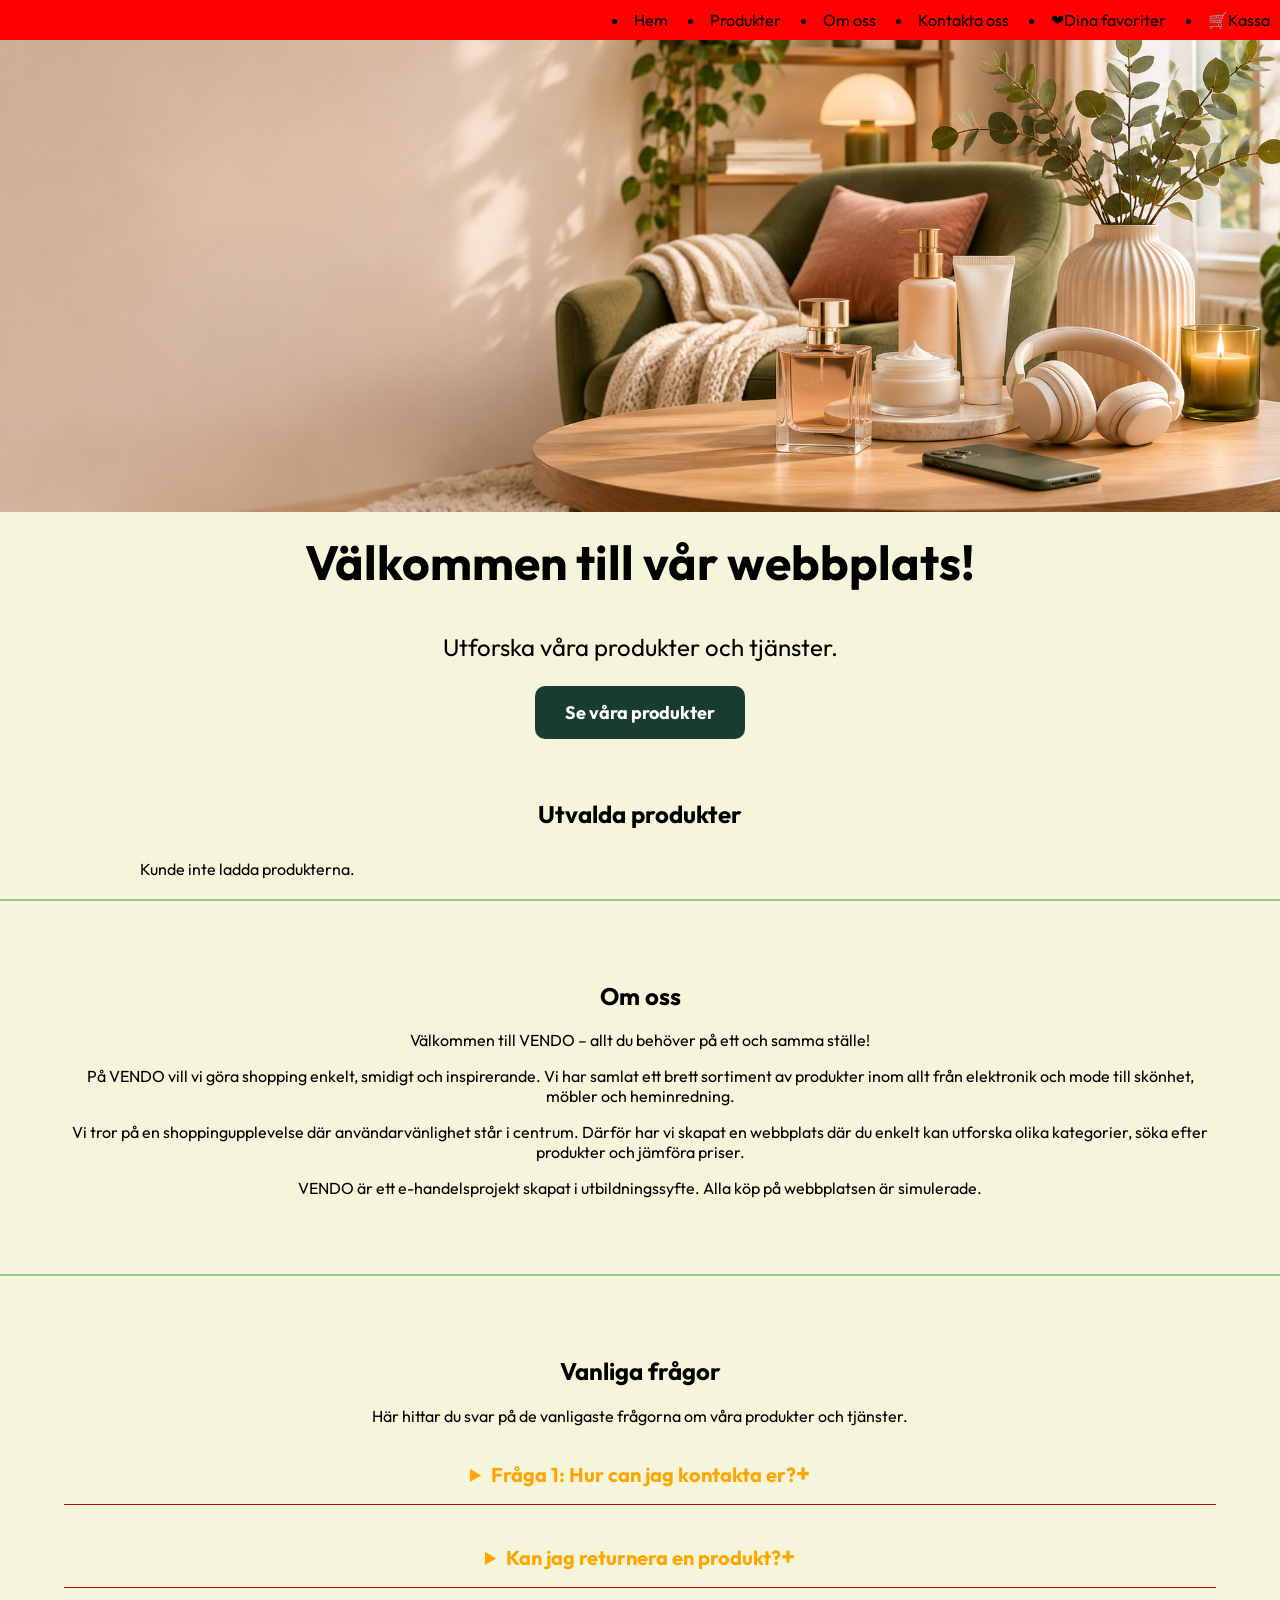
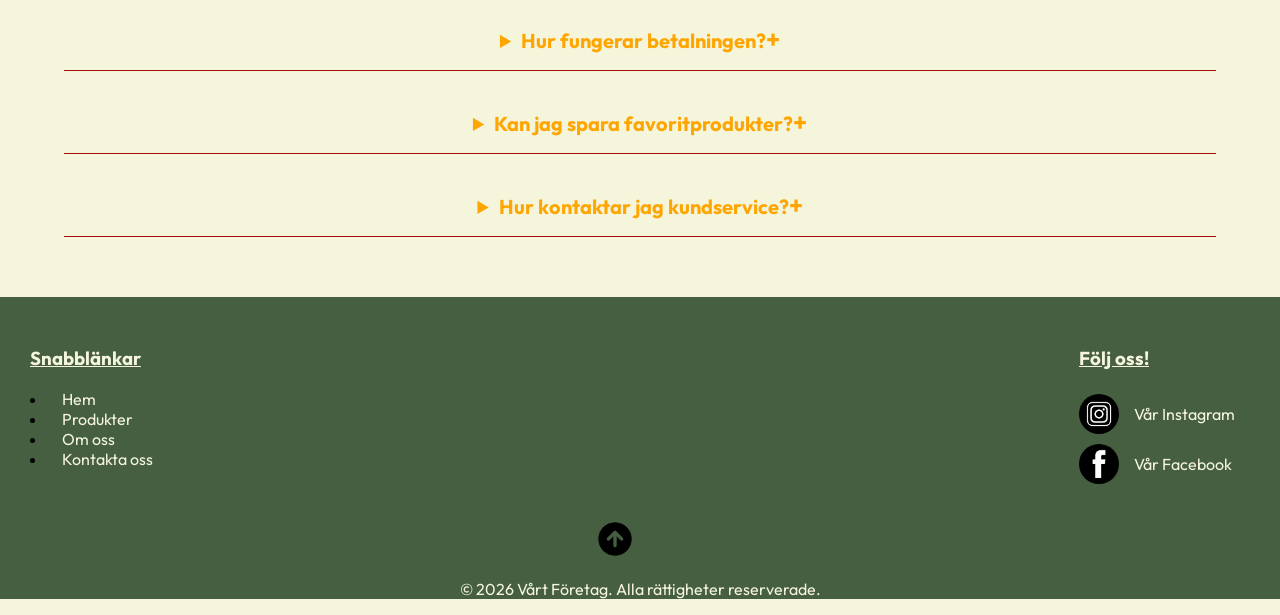
==== index.html @ 6e3b84fa "Nya funktioner" ====
<!doctype html>
<html lang="sv">
  <head>
    <meta charset="UTF-8" />
    <meta name="viewport" content="width=device-width, initial-scale=1.0" />

    <title>VENDO</title>

    <script src="script.js" defer></script>
    <link rel="stylesheet" href="style.css" />
  </head>

  <body>
    <!-- NAVIGATION -->
    <header>
      <nav class="nav">
        <li><a href="index.html">Hem</a></li>
        <li><a href="catalog.html">Produkter</a></li>
        <li><a href="#about">Om oss</a></li>
        <li><a href="#contact">Kontakta oss</a></li>
        <li><a href="favo.html">❤︎Dina favoriter</a></li>
        <li><a href="cart.html">🛒Kassa</a></li>
      </nav>

      <!-- MOBILMENY -->
      <button class="mobil-menu" type="button" aria-label="Öppna menyn">
        <img src="Images/hamburger.png" alt="" />
      </button>
    </header>

    <main>
      <!-- HERO -->
      <section class="hero">
        <img src="Images/hero.png" alt="Produkter från vår webbshop" />

        <h1>Välkommen till vår webbplats!</h1>

        <p>Utforska våra produkter och tjänster.</p>

        <a href="catalog.html" class="btn">Se våra produkter</a>
      </section>

      <!-- TRE PRODUKTER FRÅN API -->
      <section class="product-preview">
        <h2>Utvalda produkter</h2>

        <div class="preview-container" id="preview">
          <!-- JavaScript skapar produkterna här -->
        </div>
      </section>

      <!-- OM OSS -->
      <section class="About" id="about">
        <h2>Om oss</h2>

        <p>Välkommen till VENDO – allt du behöver på ett och samma ställe!</p>

        <p>
          På VENDO vill vi göra shopping enkelt, smidigt och inspirerande. Vi
          har samlat ett brett sortiment av produkter inom allt från elektronik
          och mode till skönhet, möbler och heminredning.
        </p>

        <p>
          Vi tror på en shoppingupplevelse där användarvänlighet står i centrum.
          Därför har vi skapat en webbplats där du enkelt kan utforska olika
          kategorier, söka efter produkter och jämföra priser.
        </p>

        <p>
          VENDO är ett e-handelsprojekt skapat i utbildningssyfte. Alla köp på
          webbplatsen är simulerade.
        </p>
      </section>

      <!-- VANLIGA FRÅGOR -->
      <section class="questions" id="questions">
        <h2>Vanliga frågor</h2>

        <p>
          Här hittar du svar på de vanligaste frågorna om våra produkter och
          tjänster.
        </p>

        <div class="faq-container">
          <details name="faq">
            <summary>Fråga 1: Hur can jag kontakta er?</summary>
            <p>
              Du kan kontakta oss via e-post på info@vårtforetag.se eller ringa
              oss på 012-3456789.
            </p>
          </details>

          <details name="faq">
            <summary>Kan jag returnera en produkt?</summary>
            <p>Vi erbjuder 30 dagars öppet köp på våra produkter.</p>
          </details>

          <details name="faq">
            <summary>Hur fungerar betalningen?</summary>
            <p>
              Betalningen simuleras eftersom detta är en demonstrationsbutik.
            </p>
          </details>

          <details name="faq">
            <summary>Kan jag spara favoritprodukter?</summary>
            <p>
              Ja! Du kan spara och ta bort dina favoritprodukter och hitta dem
              på din favoritsida.
            </p>
          </details>

          <details name="faq">
            <summary>Hur kontaktar jag kundservice?</summary>
            <p>Du hittar våra kontaktuppgifter längst ner på sidan.</p>
          </details>
        </div>
      </section>
    </main>

    <!-- FOOTER -->
    <footer class="footer" id="contact">
      <div class="social">
        <nav class="nav-bottom">
          <h3>Snabblänkar</h3>
          <li><a href="index.html">Hem</a></li>
          <li><a href="catalog.html">Produkter</a></li>
          <li><a href="#about">Om oss</a></li>
          <li><a href="#contact">Kontakta oss</a></li>
        </nav>

        <div class="social-media">
          <h3>Följ oss!</h3>
          <a href="https://www.instagram.com/" target="_blank">
            <img src="Images/instagram.png" alt="Instagram" />
            <span>Vår Instagram</span>
          </a>

          <a href="https://facebook.se/" target="_blank">
            <img src="Images/facebook.png" alt="Facebook" />
            <span>Vår Facebook</span>
          </a>
        </div>
      </div>
      <div class="arrow">
        <a href="index.html" class="pil">
          <img src="Images/up-arrow.png" alt="Tillbaka till toppen" />
        </a>
      </div>
      <p>&copy; 2026 Vårt Företag. Alla rättigheter reserverade.</p>
    </footer>
  </body>
</html>
---- style.css ----
@import url('https://fonts.googleapis.com/css2?family=Outfit:wght@100..900&family=Syne:wght@400..800&display=swap');
* {
  box-sizing: border-box;
}
html,body {
  margin: 0;
  background-color: beige;
  width: 100%;
  overflow-x: hidden;
  font-family: 'Outfit', sans-serif;
}
.hero img {
  display: block;
  width: 100%;
  height: auto;
}

.mobil-menu {
  display: none;
}

.nav {
  position: absolute;
  background-color: red;
  top: 0;
  width: 100%;
  display: flex;
  justify-content: right;
  gap: 20px;
  padding: 10px;
}
.nav a {
  text-decoration: none;
  color: black;
}
.hero h1 {
  text-align: center;
  font-size: 3rem;
  margin-top: 20px;
} 
.hero p{
  text-align: center;
  font-size: 1.5rem;
  margin-top: 20px;
}
.btn {
   display: block;
  width: fit-content;
  margin: 20px auto;
  background-color: #183d30;
  color: white;
  padding: 15px 30px;
  border-radius: 10px;
  text-decoration: none;
  font-size: 18px;
  font-weight: bold;
  cursor: pointer;
  transition: 0.3s;
}

.product-preview {
  padding: 20px 5%;
  text-align: center;
  border-bottom: 2px solid #95ca94;
}

.preview-container {
  display: grid;
  grid-template-columns: repeat(3, 1fr);
  gap: 25px;
  margin-top: 30px;
}

.product-card {
  background-color: #fff;
  padding: 20px;
  border-radius: 12px;
  text-align: center;
}

.product-card img {
  width: 100%;
  height: 220px;
  object-fit: contain;
}

.product-card h3 {
  margin: 15px 0;
}

.product-card p {
  font-weight: bold;
  margin-bottom: 15px;
}

.product-btn {
  display: inline-block;
  background-color: #183d30;
  color: white;
  padding: 10px 20px;
  border-radius: 8px;
  text-decoration: none;
}

.product-btn:hover {
  background-color: #32624d;
}

.About {
 padding: 60px 5%;
  text-align: center;
  border-bottom: 2px solid #95ca94;
  
}

.questions {
  padding: 60px 5%;
  text-align: center;
}

/* Plustecken */

.faq-container summary::after {
  content: "+";
  font-size: 25px;
  flex-shrink: 0;
}

/* Minustecken när frågan öppnas */

.faq-container details[open] summary::after {
  content: "−";
}
.faq-container details p {
  margin-top: 20px;
  font-size: 17px;
  color:#f407a9
}

.faq-container {
  color: orange;
  display: flex;
  flex-direction: column;
  gap: 20px;
}
.faq-container summary {
  font-size: 20px;
  font-weight: bold;
  cursor: pointer;
  padding: 15px;
  border-bottom: 1px solid #a90909;
}

footer {
  background-color: #455f40;
}
.footer p {
  color: beige;
  text-align: center;
}

.social {
  display: flex;
  justify-content: space-between;
  align-items: flex-start;
  padding: 30px;
  gap: 20px;
}

.social-media {
  display: flex;
  flex-direction: column;
}
.social-media img {
  width: 40px;
  height: 40px;
  border-radius: 50px;
}

.arrow img {
  width: 40px;
  height: 40px;
}
.arrow {
  display: grid;
  justify-content: center;
  padding-right: 50px;
}
.nav-bottom {
  display: flex;
  flex-direction: column;
}
.social-media a {
  display: flex;
  align-items: center;
  text-decoration: none;
}
.social-media span {
  color: beige;
  padding: 15px;
  
}

.nav-bottom a {
  color: beige;
  margin: 10px;
  text-decoration: none;
  cursor: pointer;
}
.social h3 {
  text-decoration: underline;
  color: beige;
}

@media (max-width: 600px) {

.nav {
    display: none;
  }

.mobil-menu {
  display: block;
  position: absolute;
  top: 10px;
  right: 10px;
  cursor: pointer;
}

.mobil-menu img {
  width: 30px;
  height: 30px;
}

}
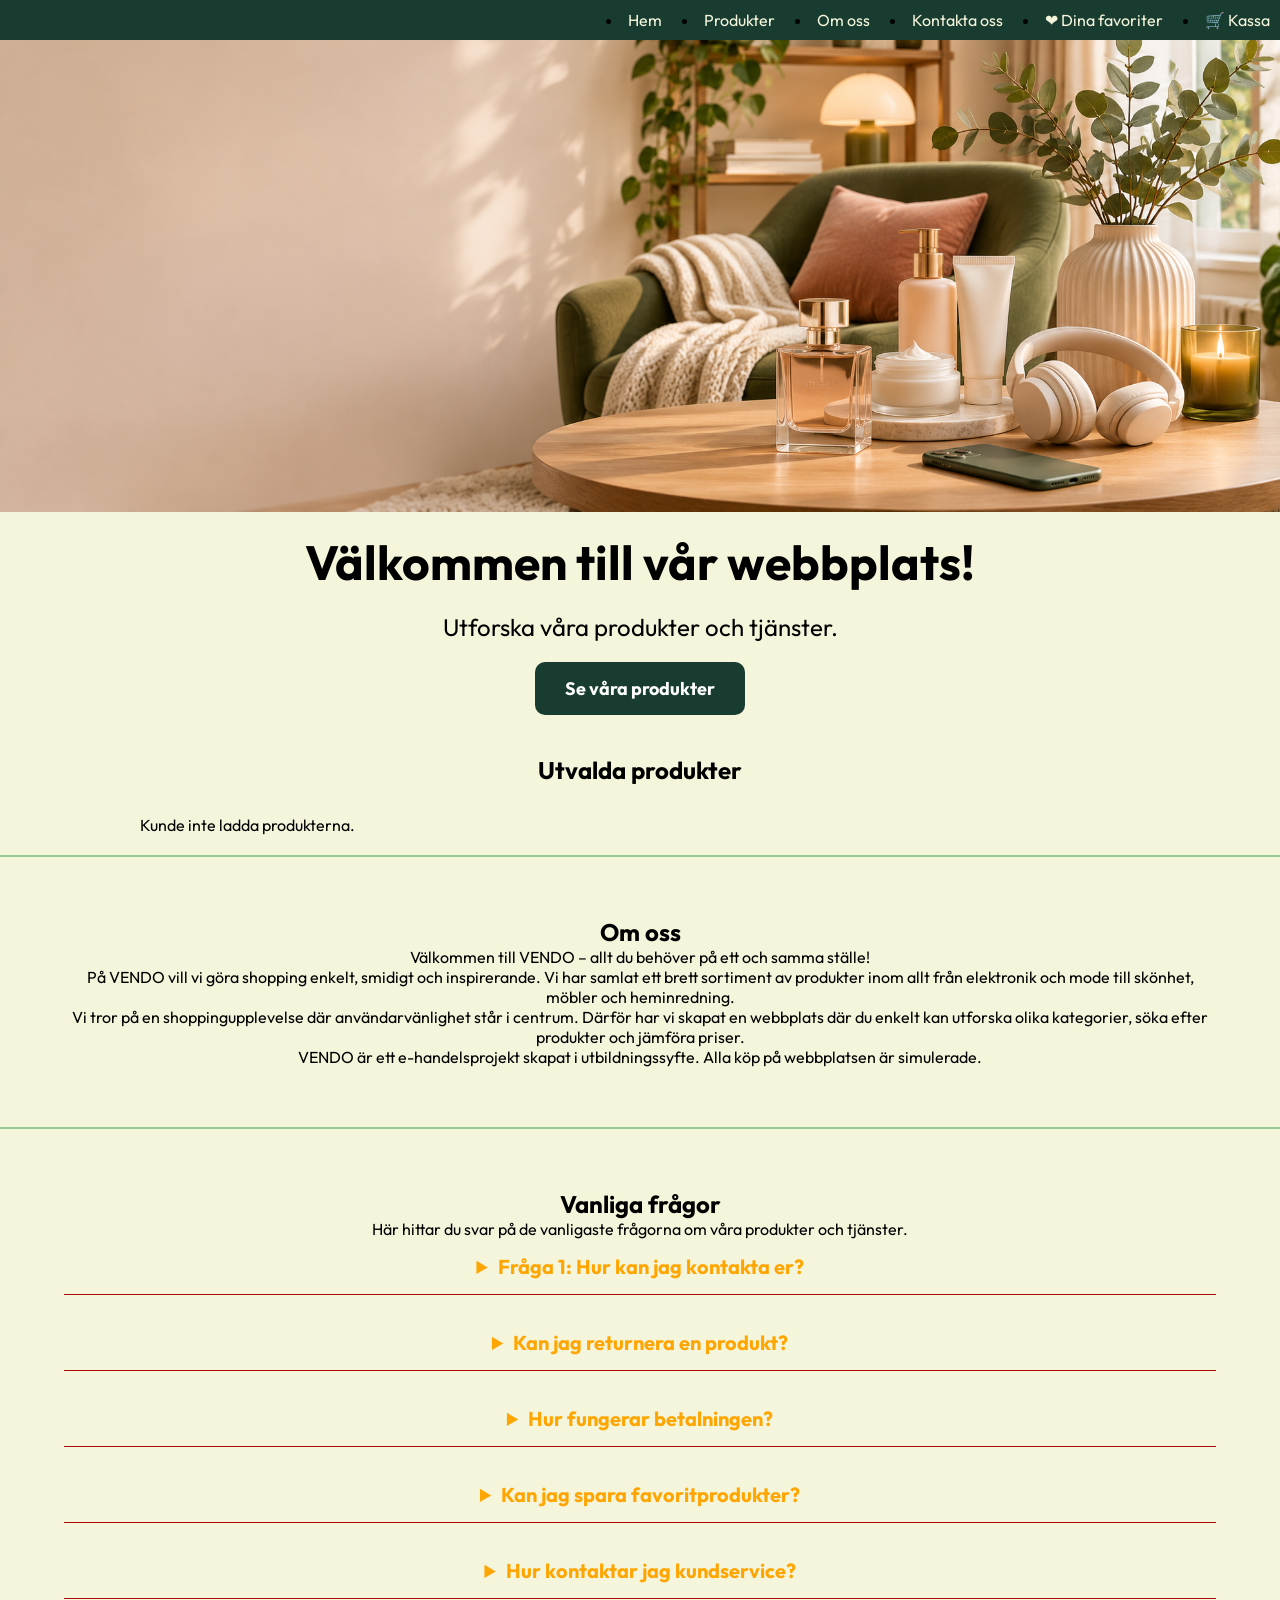
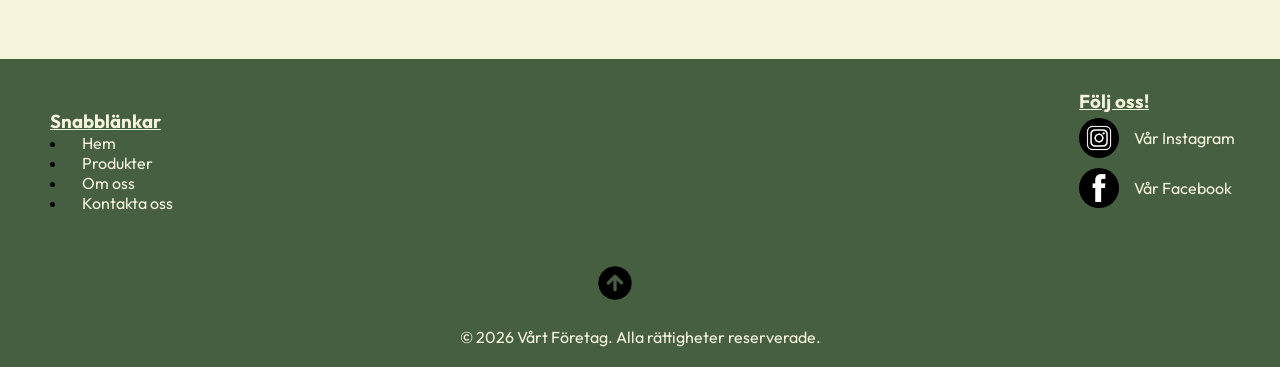
==== commit 8d4688c0: "uppdatering home och cart" ====
--- a/index.html
+++ b/index.html
@@ -18,8 +18,8 @@
         <li><a href="catalog.html">Produkter</a></li>
         <li><a href="#about">Om oss</a></li>
         <li><a href="#contact">Kontakta oss</a></li>
-        <li><a href="favo.html">❤︎Dina favoriter</a></li>
-        <li><a href="cart.html">🛒Kassa</a></li>
+        <li><a href="favo.html">❤︎ Dina favoriter</a></li>
+        <li><a href="cart.html">🛒 Kassa</a></li>
       </nav>
 
       <!-- MOBILMENY -->
@@ -84,7 +84,7 @@
 
         <div class="faq-container">
           <details name="faq">
-            <summary>Fråga 1: Hur can jag kontakta er?</summary>
+            <summary>Fråga 1: Hur kan jag kontakta er?</summary>
             <p>
               Du kan kontakta oss via e-post på info@vårtforetag.se eller ringa
               oss på 012-3456789.
--- a/style.css
+++ b/style.css
@@ -1,6 +1,8 @@
 @import url('https://fonts.googleapis.com/css2?family=Outfit:wght@100..900&family=Syne:wght@400..800&display=swap');
 * {
   box-sizing: border-box;
+  margin: 0;
+  padding: 0;
 }
 html,body {
   margin: 0;
@@ -21,7 +23,7 @@
 
 .nav {
   position: absolute;
-  background-color: red;
+  background-color: #183d30;
   top: 0;
   width: 100%;
   display: flex;
@@ -31,7 +33,7 @@
 }
 .nav a {
   text-decoration: none;
-  color: black;
+  color: beige;
 }
 .hero h1 {
   text-align: center;
@@ -118,19 +120,7 @@
   text-align: center;
 }
 
-/* Plustecken */
-
-.faq-container summary::after {
-  content: "+";
-  font-size: 25px;
-  flex-shrink: 0;
-}
-
-/* Minustecken när frågan öppnas */
-
-.faq-container details[open] summary::after {
-  content: "−";
-}
+
 .faq-container details p {
   margin-top: 20px;
   font-size: 17px;
@@ -157,6 +147,7 @@
 .footer p {
   color: beige;
   text-align: center;
+  padding: 20px;
 }
 
 .social {
@@ -171,6 +162,7 @@
   display: flex;
   flex-direction: column;
 }
+
 .social-media img {
   width: 40px;
   height: 40px;
@@ -189,6 +181,7 @@
 .nav-bottom {
   display: flex;
   flex-direction: column;
+  padding: 20px;
 }
 .social-media a {
   display: flex;
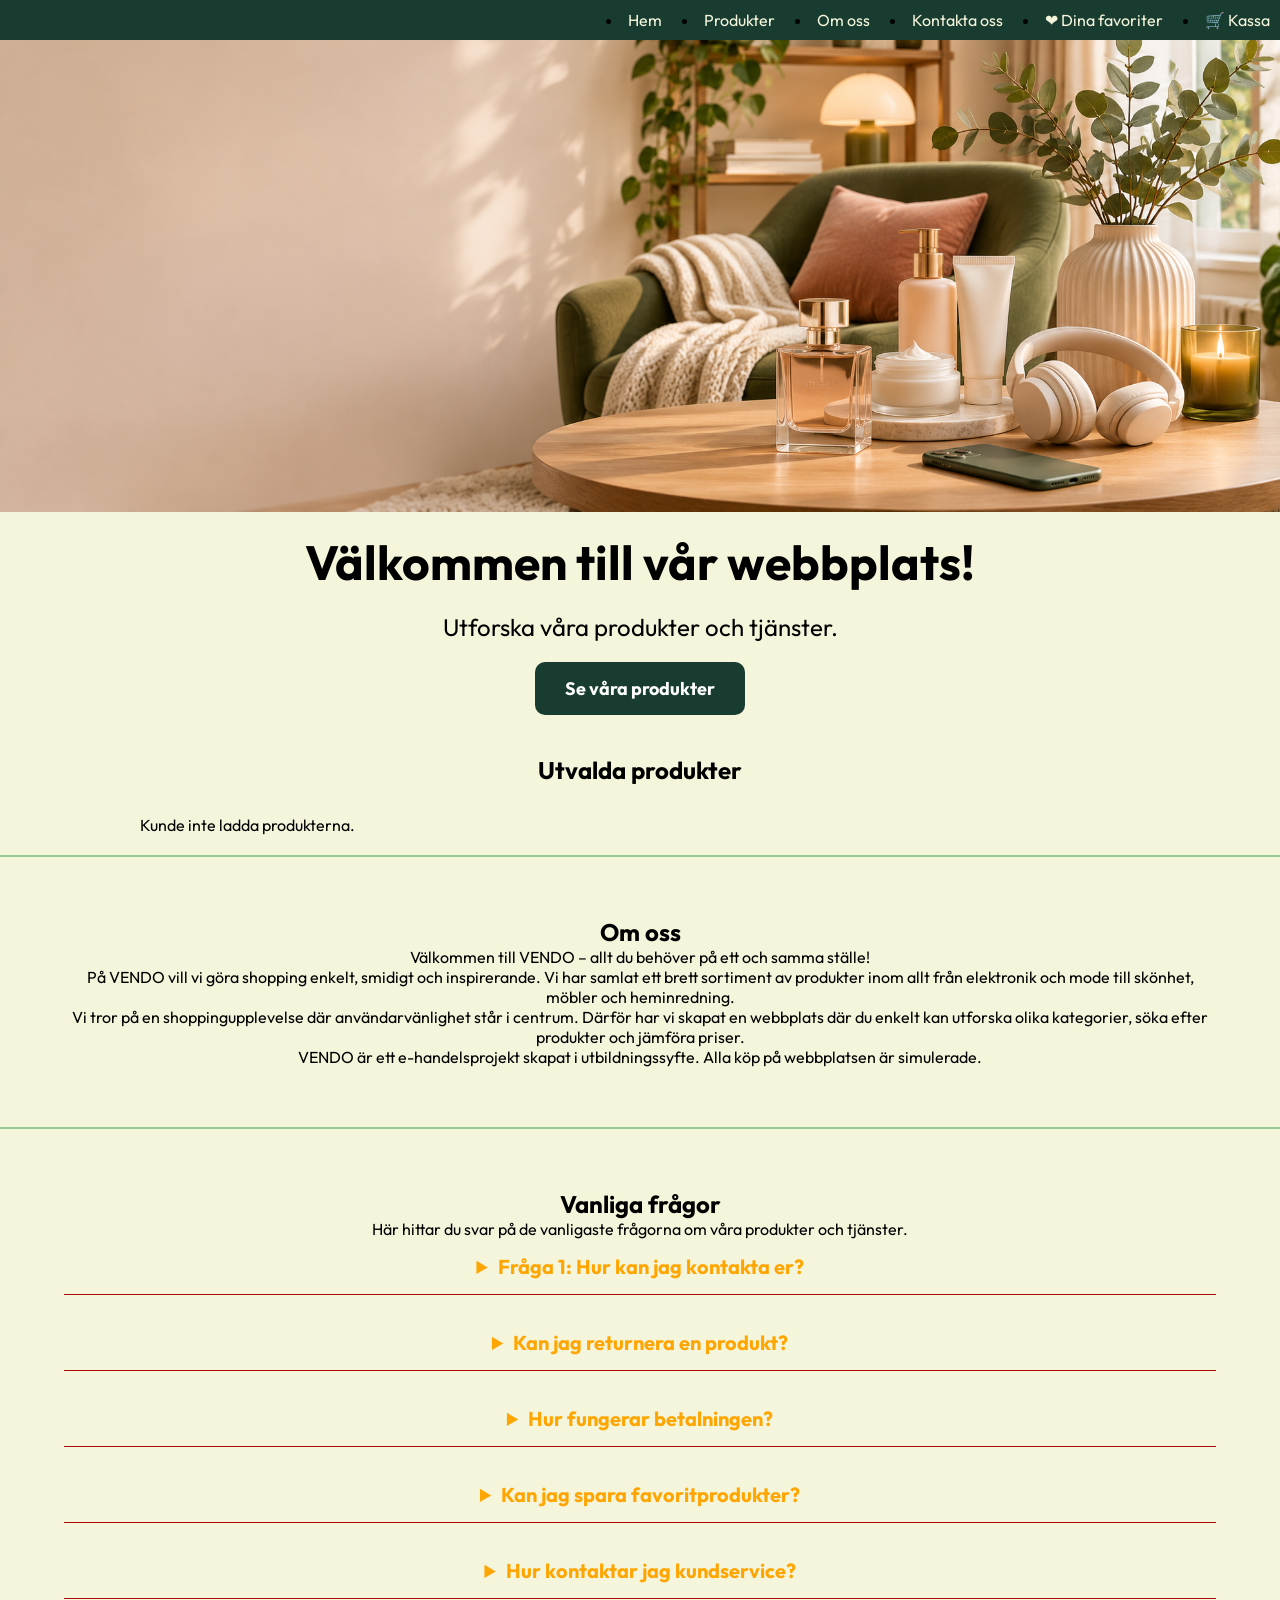
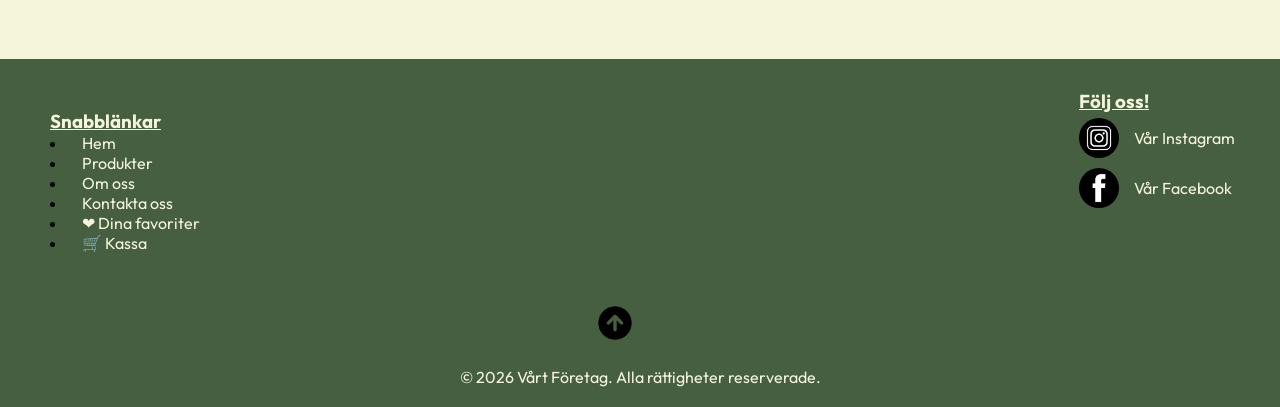
==== commit e0f8eaf4: "ändrat nav och layout" ====
--- a/index.html
+++ b/index.html
@@ -128,6 +128,8 @@
           <li><a href="catalog.html">Produkter</a></li>
           <li><a href="#about">Om oss</a></li>
           <li><a href="#contact">Kontakta oss</a></li>
+          <li><a href="favo.html">❤︎ Dina favoriter</a></li>
+          <li><a href="cart.html">🛒 Kassa</a></li>
         </nav>
 
         <div class="social-media">
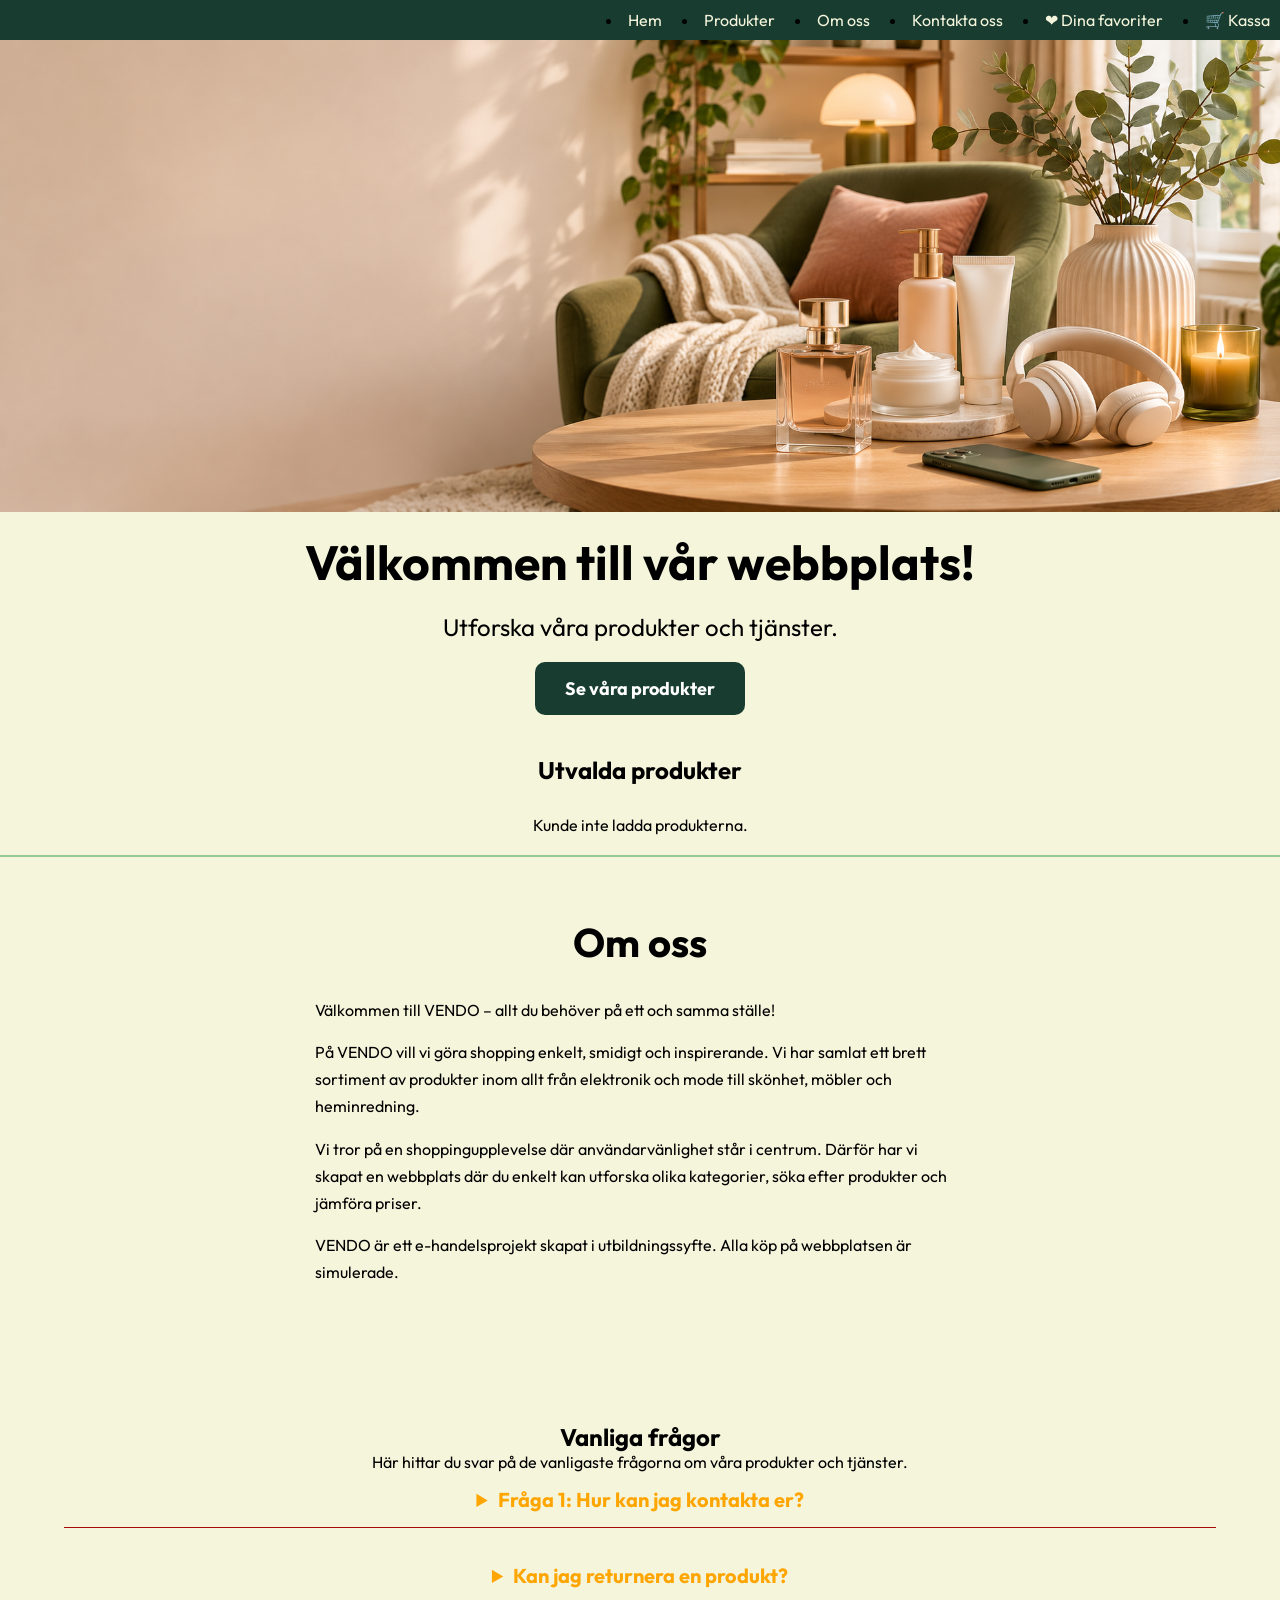
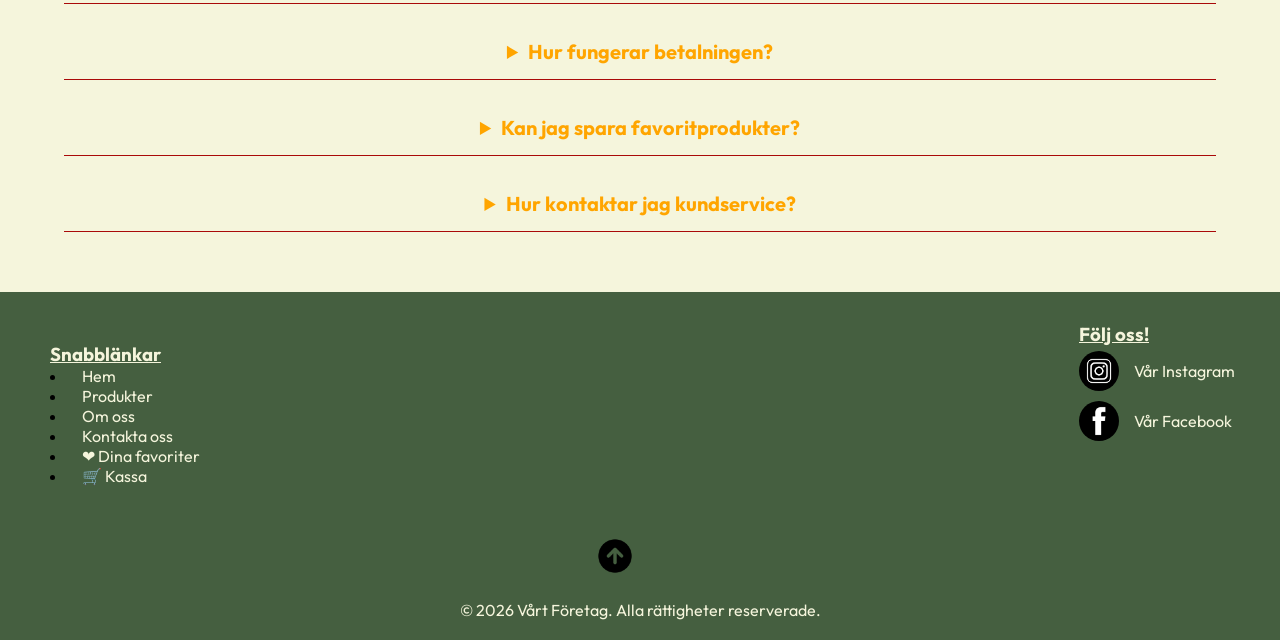
==== commit c0d8fe4c: "bradcrumbs och kassaknapp" ====
--- a/index.html
+++ b/index.html
@@ -27,7 +27,16 @@
         <img src="Images/hamburger.png" alt="" />
       </button>
     </header>
+<!-- breadcrumb -->
+    <nav class="breadcrumb" aria-label="Brödsmulenavigering">
+  <a href="index.html">Hem</a>
+  <span aria-hidden="true">›</span>
 
+  <a href="catalog.html">Produkter</a>
+  <span aria-hidden="true">›</span>
+
+  <span aria-current="page">Varukorg</span>
+</nav>
     <main>
       <!-- HERO -->
       <section class="hero">
--- a/style.css
+++ b/style.css
@@ -34,6 +34,9 @@
 .nav a {
   text-decoration: none;
   color: beige;
+}
+.breadcrumb {
+  display: none;
 }
 .hero h1 {
   text-align: center;
@@ -67,17 +70,25 @@
 }
 
 .preview-container {
-  display: grid;
-  grid-template-columns: repeat(3, 1fr);
+ 
+  display: flex;
+  flex-wrap: wrap;
+  justify-content: center;
   gap: 25px;
   margin-top: 30px;
 }
 
 .product-card {
-  background-color: #fff;
-  padding: 20px;
-  border-radius: 12px;
-  text-align: center;
+  border: 1px solid #ccc;
+    padding: 10px;
+    width: 200px;
+    margin-bottom: 10px;
+    border: 1px solid, grey;
+    border-radius: 8px;
+    box-sizing: border-box;
+    font-family: inherit;
+    font-size: 1rem;
+    background-color:white
 }
 
 .product-card img {
@@ -109,10 +120,19 @@
 }
 
 .About {
- padding: 60px 5%;
-  text-align: center;
-  border-bottom: 2px solid #95ca94;
+  padding: 60px 20px;
   
+}
+.About h2 {
+  text-align: center;
+  font-size: 2.5rem;
+  margin-bottom: 30px;
+}
+
+.About p {
+  max-width: 650px;
+  margin: 0 auto 15px;
+  line-height: 1.7;
 }
 
 .questions {
@@ -209,8 +229,11 @@
 
 .nav {
     display: none;
+    
   }
-
+.nav.open {
+    display: block;
+  }
 .mobil-menu {
   display: block;
   position: absolute;
@@ -223,5 +246,5 @@
   width: 30px;
   height: 30px;
 }
-
+ 
 }
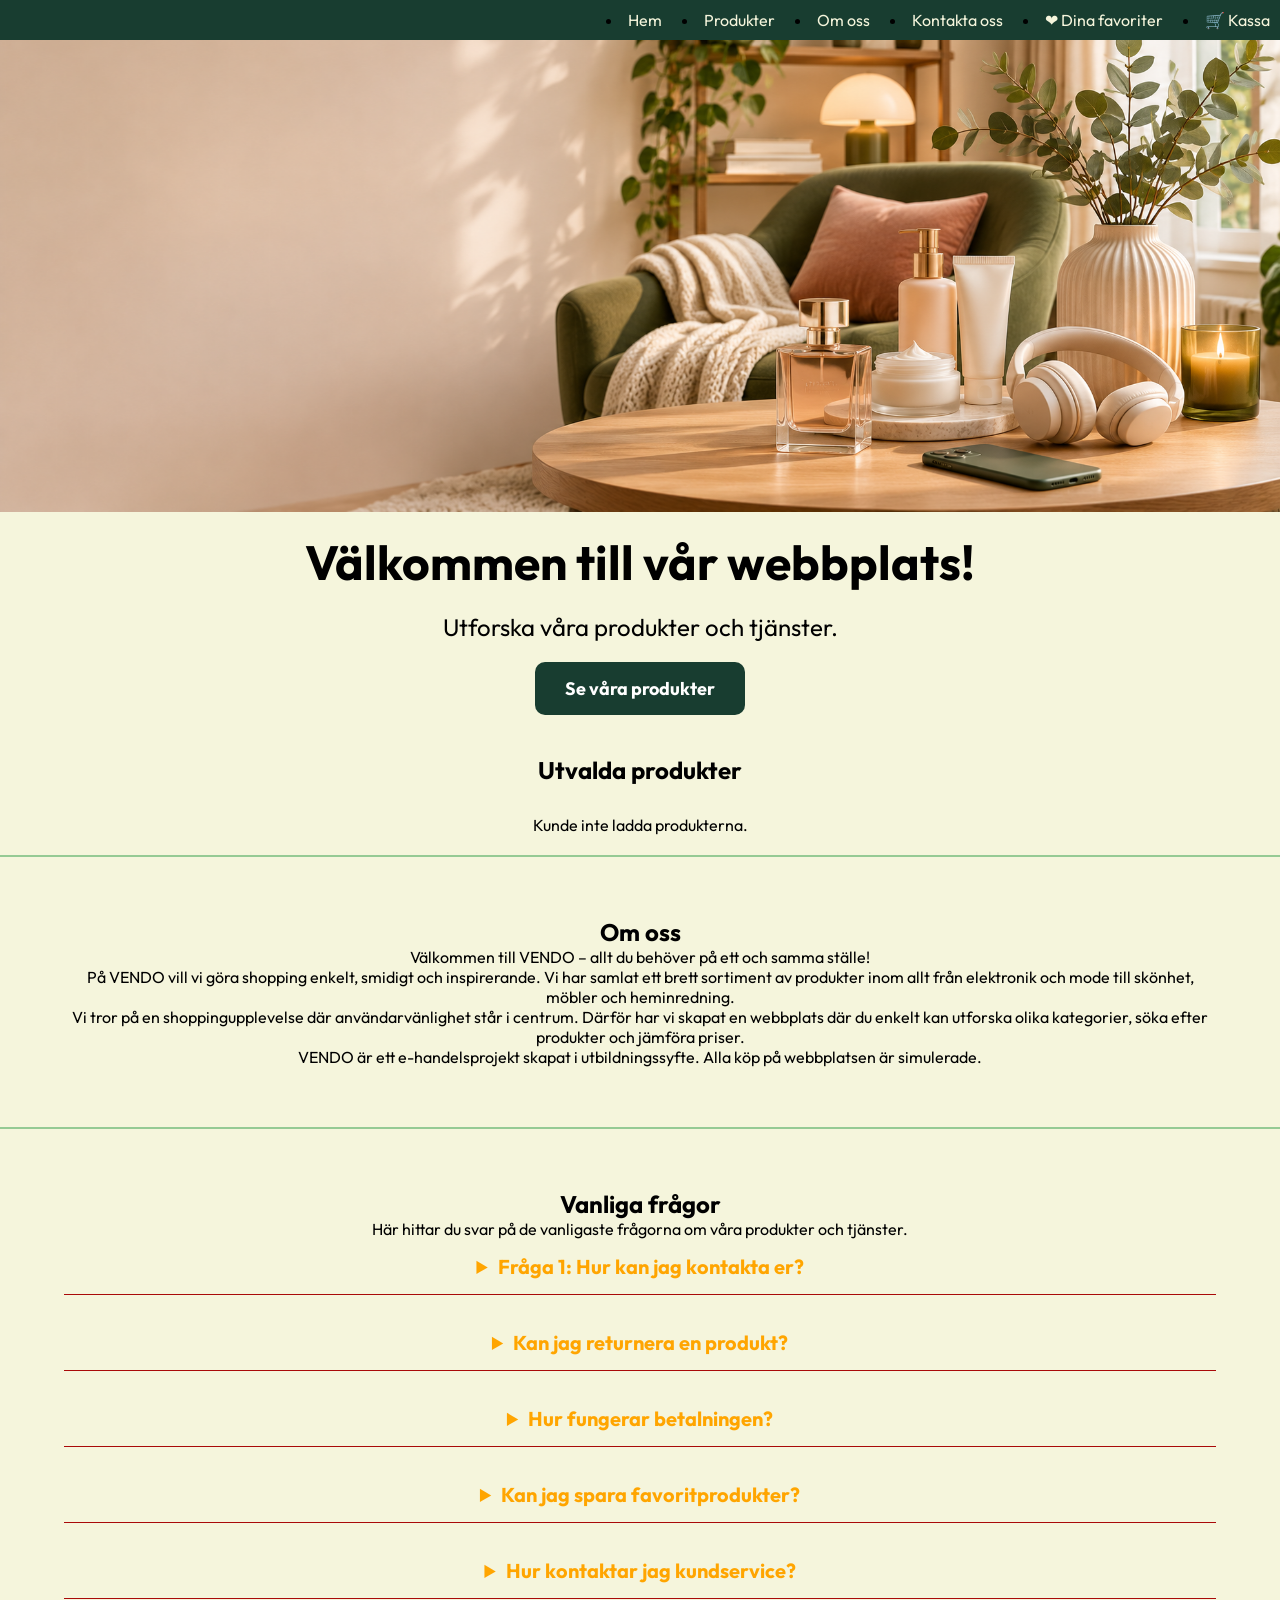
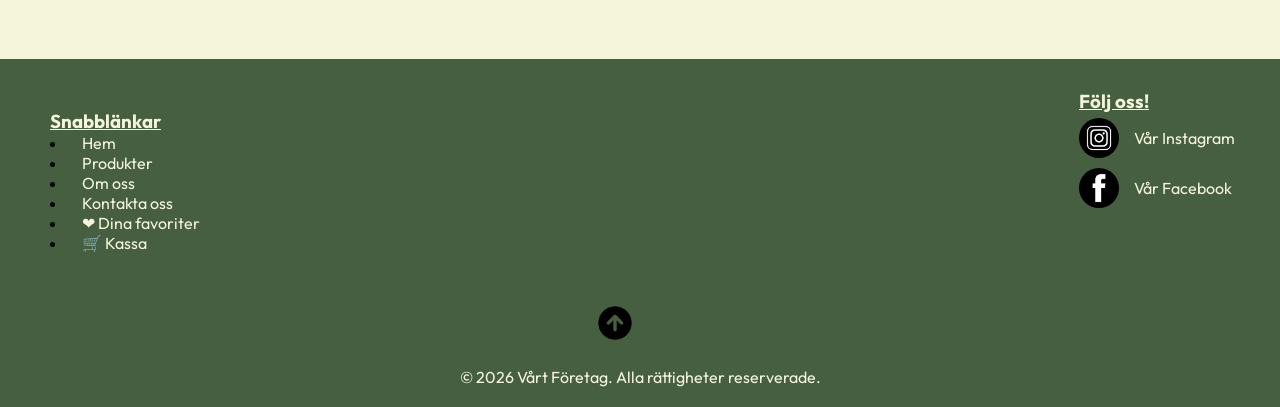
==== commit 0d328f8c: "Merge branch 'catalog/fanny' of https://github.com/fannybackberg05-cpu/inlamning-ecom into catalog/f" ====
--- a/index.html
+++ b/index.html
@@ -27,16 +27,7 @@
         <img src="Images/hamburger.png" alt="" />
       </button>
     </header>
-<!-- breadcrumb -->
-    <nav class="breadcrumb" aria-label="Brödsmulenavigering">
-  <a href="index.html">Hem</a>
-  <span aria-hidden="true">›</span>
 
-  <a href="catalog.html">Produkter</a>
-  <span aria-hidden="true">›</span>
-
-  <span aria-current="page">Varukorg</span>
-</nav>
     <main>
       <!-- HERO -->
       <section class="hero">
--- a/style.css
+++ b/style.css
@@ -34,9 +34,6 @@
 .nav a {
   text-decoration: none;
   color: beige;
-}
-.breadcrumb {
-  display: none;
 }
 .hero h1 {
   text-align: center;
@@ -120,19 +117,10 @@
 }
 
 .About {
-  padding: 60px 20px;
+ padding: 60px 5%;
+  text-align: center;
+  border-bottom: 2px solid #95ca94;
   
-}
-.About h2 {
-  text-align: center;
-  font-size: 2.5rem;
-  margin-bottom: 30px;
-}
-
-.About p {
-  max-width: 650px;
-  margin: 0 auto 15px;
-  line-height: 1.7;
 }
 
 .questions {
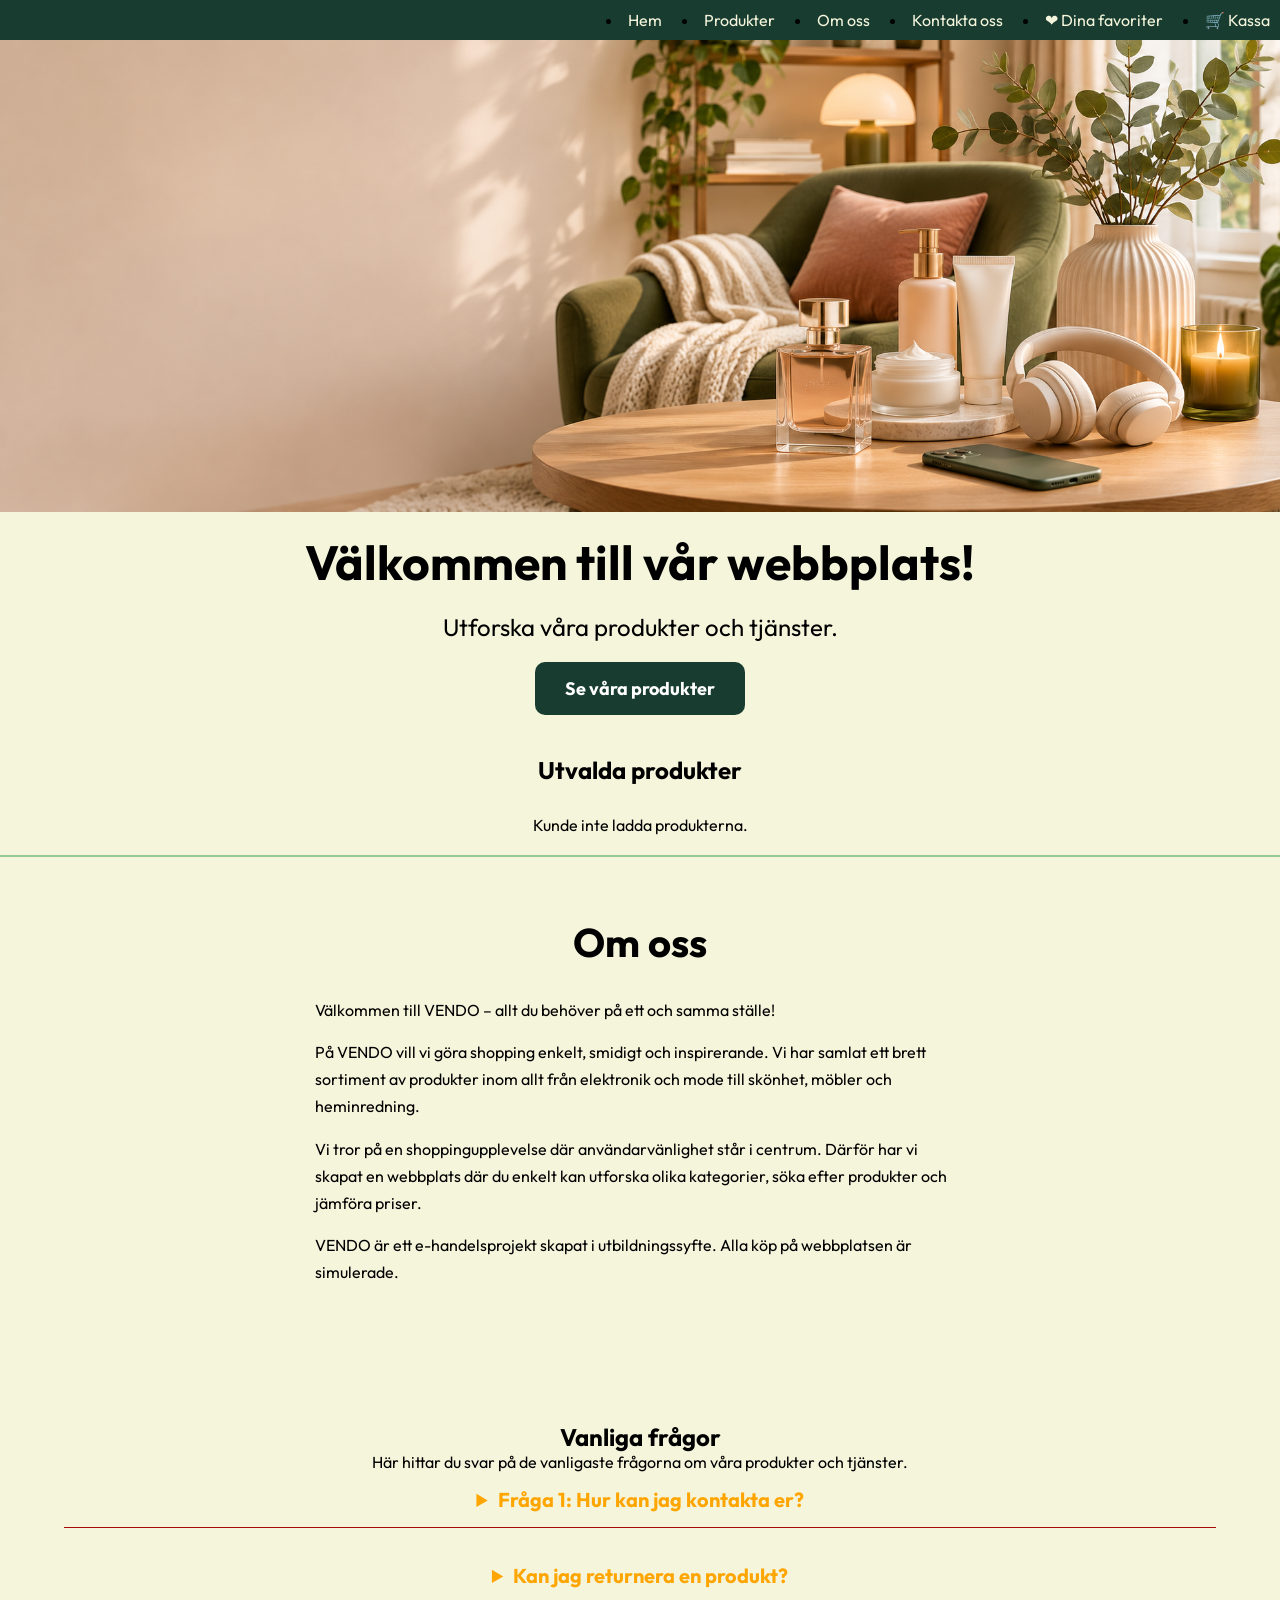
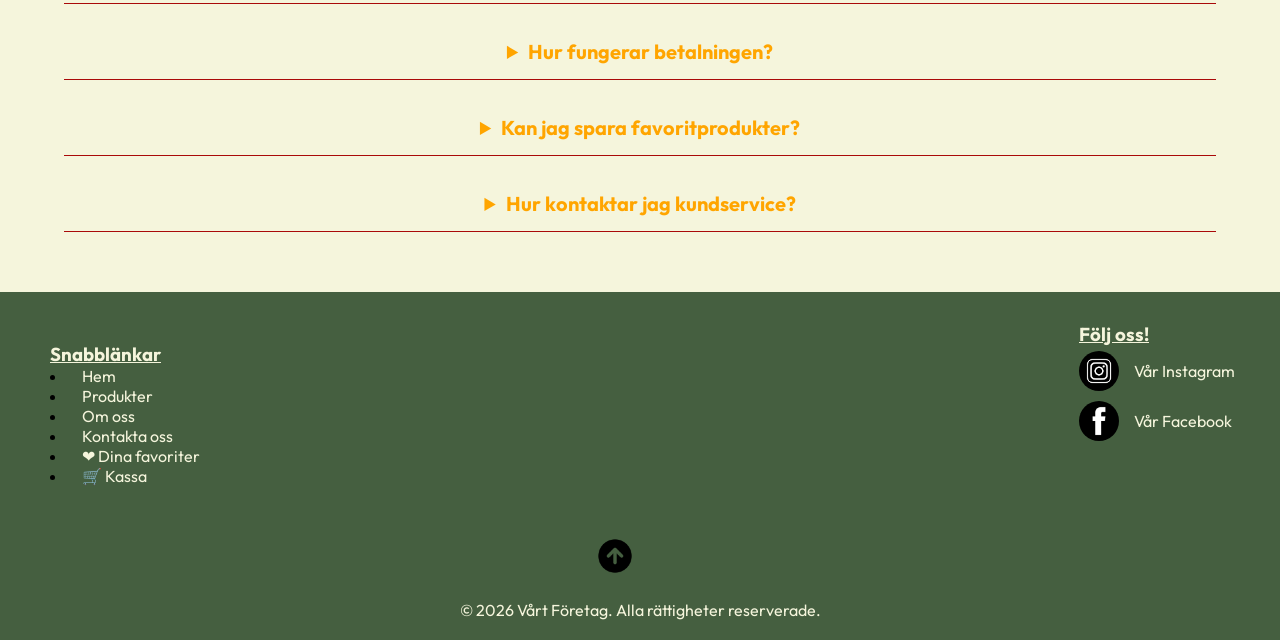
==== commit 5d0bec9f: "Merge branch 'main' into catalog/fanny" ====
--- a/index.html
+++ b/index.html
@@ -27,7 +27,16 @@
         <img src="Images/hamburger.png" alt="" />
       </button>
     </header>
+<!-- breadcrumb -->
+    <nav class="breadcrumb" aria-label="Brödsmulenavigering">
+  <a href="index.html">Hem</a>
+  <span aria-hidden="true">›</span>
 
+  <a href="catalog.html">Produkter</a>
+  <span aria-hidden="true">›</span>
+
+  <span aria-current="page">Varukorg</span>
+</nav>
     <main>
       <!-- HERO -->
       <section class="hero">
--- a/style.css
+++ b/style.css
@@ -34,6 +34,9 @@
 .nav a {
   text-decoration: none;
   color: beige;
+}
+.breadcrumb {
+  display: none;
 }
 .hero h1 {
   text-align: center;
@@ -117,10 +120,19 @@
 }
 
 .About {
- padding: 60px 5%;
-  text-align: center;
-  border-bottom: 2px solid #95ca94;
+  padding: 60px 20px;
   
+}
+.About h2 {
+  text-align: center;
+  font-size: 2.5rem;
+  margin-bottom: 30px;
+}
+
+.About p {
+  max-width: 650px;
+  margin: 0 auto 15px;
+  line-height: 1.7;
 }
 
 .questions {
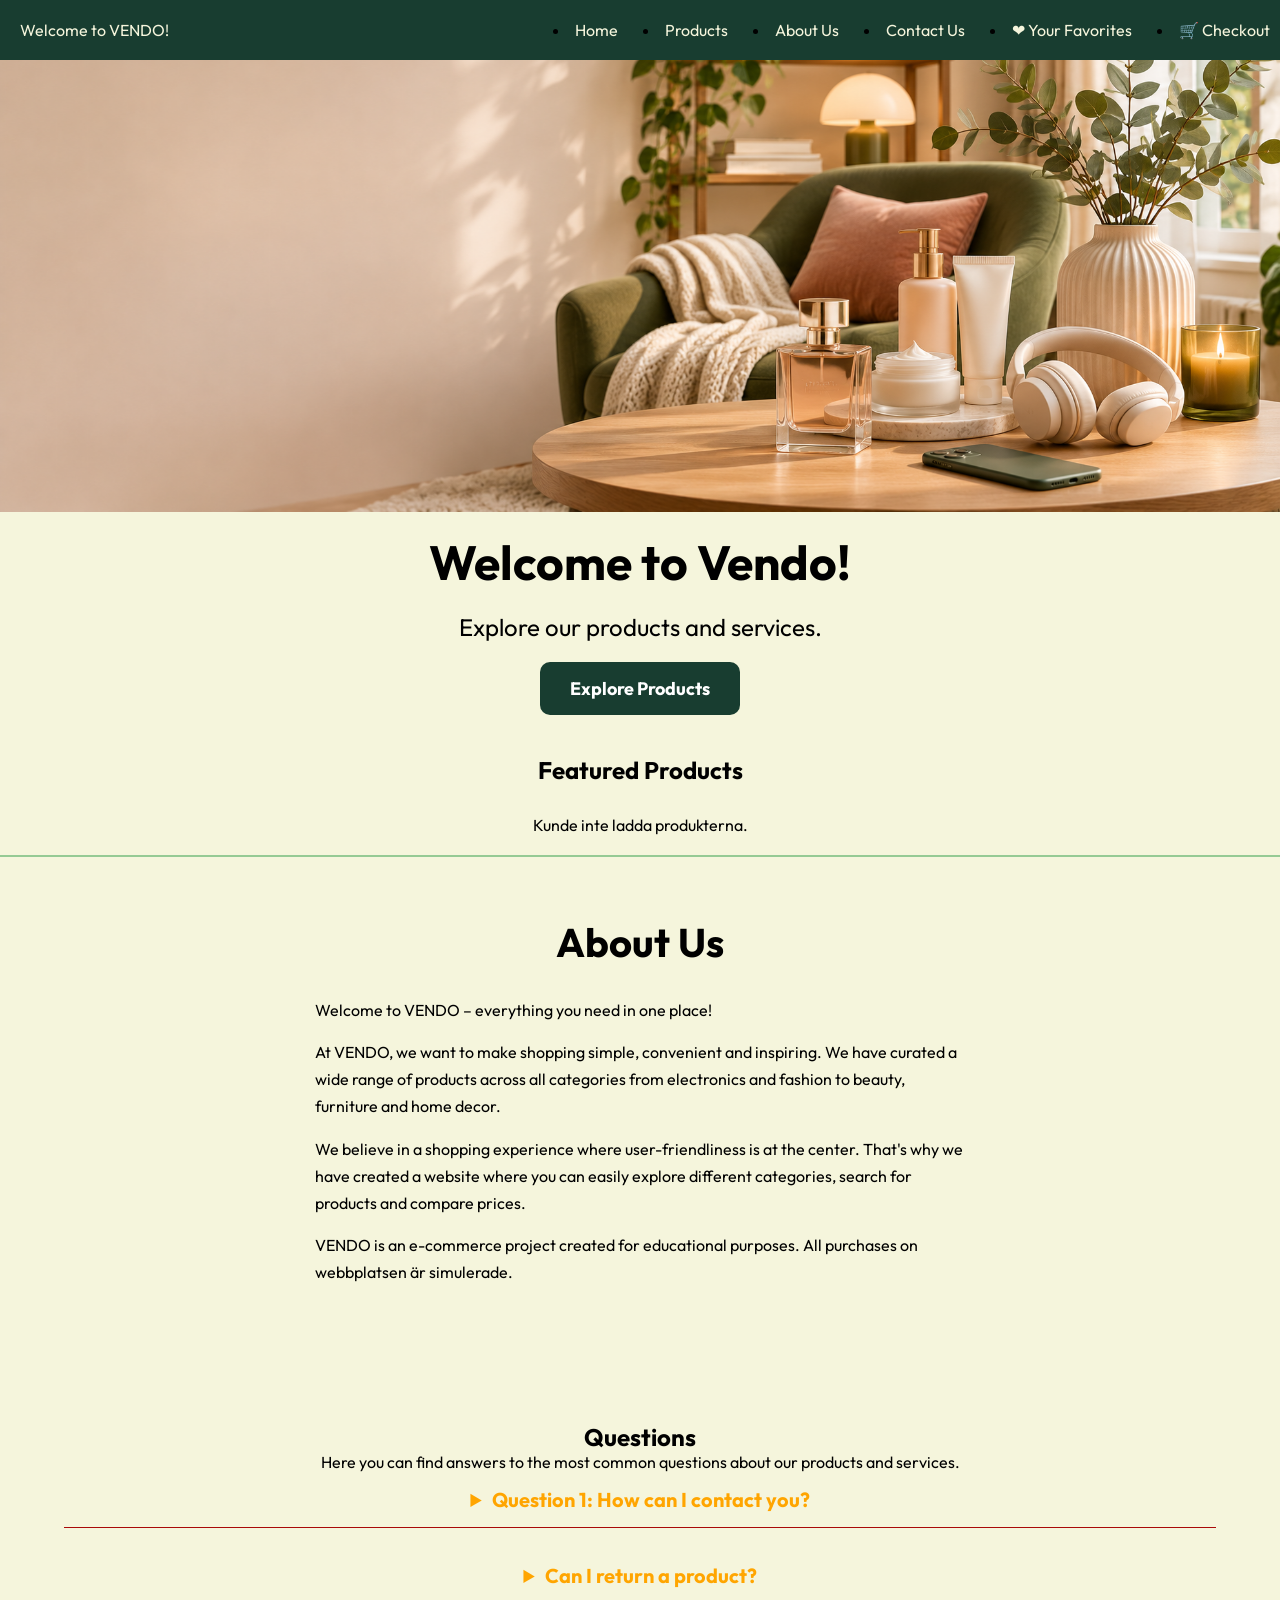
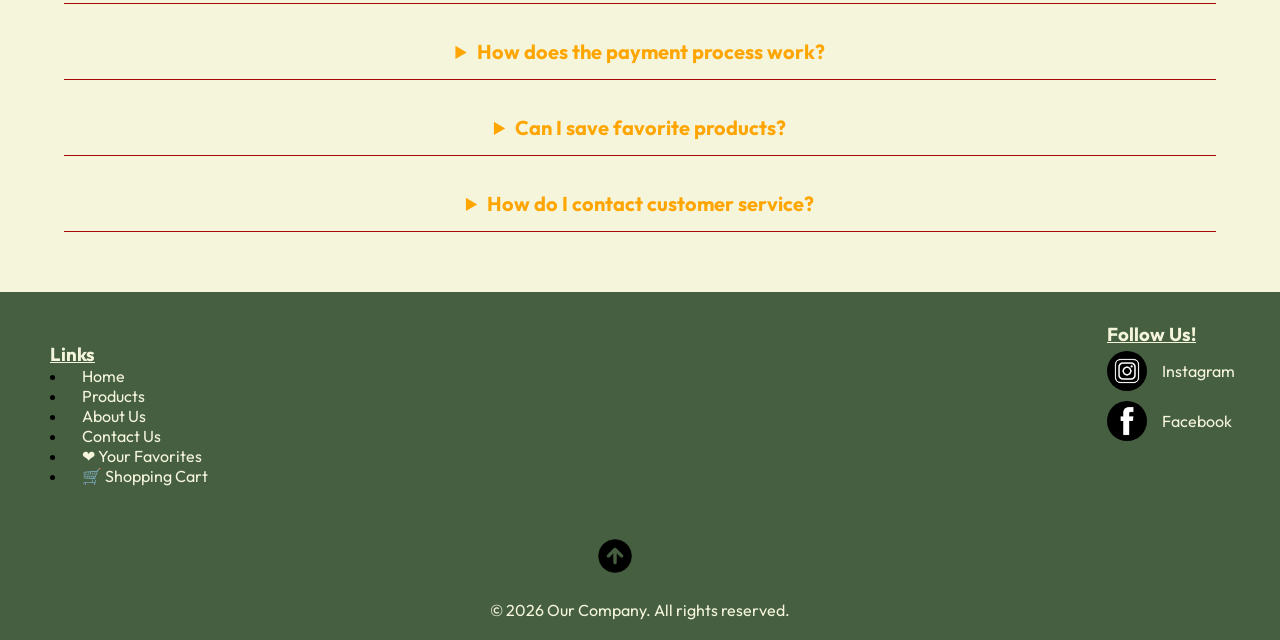
==== commit 482055e4: "design css html" ====
--- a/index.html
+++ b/index.html
@@ -11,155 +11,150 @@
   </head>
 
   <body>
-    <!-- NAVIGATION -->
     <header>
       <nav class="nav">
-        <li><a href="index.html">Hem</a></li>
-        <li><a href="catalog.html">Produkter</a></li>
-        <li><a href="#about">Om oss</a></li>
-        <li><a href="#contact">Kontakta oss</a></li>
-        <li><a href="favo.html">❤︎ Dina favoriter</a></li>
-        <li><a href="cart.html">🛒 Kassa</a></li>
+        <p>Welcome to VENDO!</p>
+        <li><a href="index.html">Home</a></li>
+        <li><a href="catalog.html">Products</a></li>
+        <li><a href="#about">About Us</a></li>
+        <li><a href="#contact">Contact Us</a></li>
+        <li><a href="favo.html">❤︎ Your Favorites</a></li>
+        <li><a href="cart.html">🛒 Checkout</a></li>
       </nav>
 
-      <!-- MOBILMENY -->
-      <button class="mobil-menu" type="button" aria-label="Öppna menyn">
+      <button class="mobil-menu" type="button" aria-label="Open menu">
         <img src="Images/hamburger.png" alt="" />
       </button>
     </header>
-<!-- breadcrumb -->
-    <nav class="breadcrumb" aria-label="Brödsmulenavigering">
-  <a href="index.html">Hem</a>
-  <span aria-hidden="true">›</span>
 
-  <a href="catalog.html">Produkter</a>
-  <span aria-hidden="true">›</span>
+    <nav class="breadcrumb" aria-label="Breadcrumb navigation">
+      <a href="index.html">Home</a>
+      <span aria-hidden="true">-</span>
 
-  <span aria-current="page">Varukorg</span>
-</nav>
+      <a href="catalog.html">Products</a>
+      <span aria-hidden="true">-</span>
+
+      <span aria-current="page">Shopping Cart</span>
+    </nav>
     <main>
-      <!-- HERO -->
       <section class="hero">
-        <img src="Images/hero.png" alt="Produkter från vår webbshop" />
+        <img src="Images/hero.png" alt="Products from our online store" />
 
-        <h1>Välkommen till vår webbplats!</h1>
+        <h1>Welcome to Vendo!</h1>
 
-        <p>Utforska våra produkter och tjänster.</p>
+        <p>Explore our products and services.</p>
 
-        <a href="catalog.html" class="btn">Se våra produkter</a>
+        <a href="catalog.html" class="btn">Explore Products</a>
       </section>
 
-      <!-- TRE PRODUKTER FRÅN API -->
       <section class="product-preview">
-        <h2>Utvalda produkter</h2>
+        <h2>Featured Products</h2>
 
-        <div class="preview-container" id="preview">
-          <!-- JavaScript skapar produkterna här -->
-        </div>
+        <div class="preview-container" id="preview"></div>
       </section>
 
-      <!-- OM OSS -->
       <section class="About" id="about">
-        <h2>Om oss</h2>
+        <h2>About Us</h2>
 
-        <p>Välkommen till VENDO – allt du behöver på ett och samma ställe!</p>
+        <p>Welcome to VENDO – everything you need in one place!</p>
 
         <p>
-          På VENDO vill vi göra shopping enkelt, smidigt och inspirerande. Vi
-          har samlat ett brett sortiment av produkter inom allt från elektronik
-          och mode till skönhet, möbler och heminredning.
+          At VENDO, we want to make shopping simple, convenient and inspiring.
+          We have curated a wide range of products across all categories from
+          electronics and fashion to beauty, furniture and home decor.
         </p>
 
         <p>
-          Vi tror på en shoppingupplevelse där användarvänlighet står i centrum.
-          Därför har vi skapat en webbplats där du enkelt kan utforska olika
-          kategorier, söka efter produkter och jämföra priser.
+          We believe in a shopping experience where user-friendliness is at the
+          center. That's why we have created a website where you can easily
+          explore different categories, search for products and compare prices.
         </p>
 
         <p>
-          VENDO är ett e-handelsprojekt skapat i utbildningssyfte. Alla köp på
-          webbplatsen är simulerade.
+          VENDO is an e-commerce project created for educational purposes. All
+          purchases on webbplatsen är simulerade.
         </p>
       </section>
 
-      <!-- VANLIGA FRÅGOR -->
       <section class="questions" id="questions">
-        <h2>Vanliga frågor</h2>
+        <h2>Questions</h2>
 
         <p>
-          Här hittar du svar på de vanligaste frågorna om våra produkter och
-          tjänster.
+          Here you can find answers to the most common questions about our
+          products and services.
         </p>
 
         <div class="faq-container">
           <details name="faq">
-            <summary>Fråga 1: Hur kan jag kontakta er?</summary>
+            <summary>Question 1: How can I contact you?</summary>
             <p>
-              Du kan kontakta oss via e-post på info@vårtforetag.se eller ringa
-              oss på 012-3456789.
+              You can contact us via email at info@ourcompany.se or call us at
+              012-3456789.
             </p>
           </details>
 
           <details name="faq">
-            <summary>Kan jag returnera en produkt?</summary>
-            <p>Vi erbjuder 30 dagars öppet köp på våra produkter.</p>
+            <summary>Can I return a product?</summary>
+            <p>We offer a 30-day open purchase on our products.</p>
           </details>
 
           <details name="faq">
-            <summary>Hur fungerar betalningen?</summary>
+            <summary>How does the payment process work?</summary>
             <p>
-              Betalningen simuleras eftersom detta är en demonstrationsbutik.
+              The payment process is simulated since this is a demonstration
+              store.
             </p>
           </details>
 
           <details name="faq">
-            <summary>Kan jag spara favoritprodukter?</summary>
+            <summary>Can I save favorite products?</summary>
             <p>
-              Ja! Du kan spara och ta bort dina favoritprodukter och hitta dem
-              på din favoritsida.
+              Yes! You can save and remove your favorite products and find them
+              on your favorites page.
             </p>
           </details>
 
           <details name="faq">
-            <summary>Hur kontaktar jag kundservice?</summary>
-            <p>Du hittar våra kontaktuppgifter längst ner på sidan.</p>
+            <summary>How do I contact customer service?</summary>
+            <p>
+              You can find our contact information at the bottom of the page.
+            </p>
           </details>
         </div>
       </section>
     </main>
 
-    <!-- FOOTER -->
     <footer class="footer" id="contact">
       <div class="social">
         <nav class="nav-bottom">
-          <h3>Snabblänkar</h3>
-          <li><a href="index.html">Hem</a></li>
-          <li><a href="catalog.html">Produkter</a></li>
-          <li><a href="#about">Om oss</a></li>
-          <li><a href="#contact">Kontakta oss</a></li>
-          <li><a href="favo.html">❤︎ Dina favoriter</a></li>
-          <li><a href="cart.html">🛒 Kassa</a></li>
+          <h3>Links</h3>
+          <li><a href="index.html">Home</a></li>
+          <li><a href="catalog.html">Products</a></li>
+          <li><a href="#about">About Us</a></li>
+          <li><a href="#contact">Contact Us</a></li>
+          <li><a href="favo.html">❤︎ Your Favorites</a></li>
+          <li><a href="cart.html">🛒 Shopping Cart</a></li>
         </nav>
 
         <div class="social-media">
-          <h3>Följ oss!</h3>
+          <h3>Follow Us!</h3>
           <a href="https://www.instagram.com/" target="_blank">
             <img src="Images/instagram.png" alt="Instagram" />
-            <span>Vår Instagram</span>
+            <span>Instagram</span>
           </a>
 
           <a href="https://facebook.se/" target="_blank">
             <img src="Images/facebook.png" alt="Facebook" />
-            <span>Vår Facebook</span>
+            <span>Facebook</span>
           </a>
         </div>
       </div>
       <div class="arrow">
         <a href="index.html" class="pil">
-          <img src="Images/up-arrow.png" alt="Tillbaka till toppen" />
+          <img src="Images/up-arrow.png" alt="Back to top" />
         </a>
       </div>
-      <p>&copy; 2026 Vårt Företag. Alla rättigheter reserverade.</p>
+      <p>&copy; 2026 Our Company. All rights reserved.</p>
     </footer>
   </body>
 </html>
--- a/style.css
+++ b/style.css
@@ -1,15 +1,16 @@
-@import url('https://fonts.googleapis.com/css2?family=Outfit:wght@100..900&family=Syne:wght@400..800&display=swap');
+@import url("https://fonts.googleapis.com/css2?family=Outfit:wght@100..900&family=Syne:wght@400..800&display=swap");
 * {
   box-sizing: border-box;
   margin: 0;
   padding: 0;
 }
-html,body {
+html,
+body {
   margin: 0;
   background-color: beige;
   width: 100%;
   overflow-x: hidden;
-  font-family: 'Outfit', sans-serif;
+  font-family: "Outfit", sans-serif;
 }
 .hero img {
   display: block;
@@ -27,13 +28,27 @@
   top: 0;
   width: 100%;
   display: flex;
-  justify-content: right;
-  gap: 20px;
+  justify-content: flex-end;
+  align-items: center;
+  gap: 25px;
   padding: 10px;
 }
+
+.nav-links {
+  display: flex;
+  gap: 10px;
+}
+
 .nav a {
   text-decoration: none;
   color: beige;
+}
+
+.nav p {
+  color: beige;
+  padding: 10px;
+  font-size: 1rem;
+  margin-right: auto;
 }
 .breadcrumb {
   display: none;
@@ -42,14 +57,14 @@
   text-align: center;
   font-size: 3rem;
   margin-top: 20px;
-} 
-.hero p{
+}
+.hero p {
   text-align: center;
   font-size: 1.5rem;
   margin-top: 20px;
 }
 .btn {
-   display: block;
+  display: block;
   width: fit-content;
   margin: 20px auto;
   background-color: #183d30;
@@ -70,7 +85,6 @@
 }
 
 .preview-container {
- 
   display: flex;
   flex-wrap: wrap;
   justify-content: center;
@@ -80,15 +94,15 @@
 
 .product-card {
   border: 1px solid #ccc;
-    padding: 10px;
-    width: 200px;
-    margin-bottom: 10px;
-    border: 1px solid, grey;
-    border-radius: 8px;
-    box-sizing: border-box;
-    font-family: inherit;
-    font-size: 1rem;
-    background-color:white
+  padding: 10px;
+  width: 200px;
+  margin-bottom: 10px;
+  border:1px solid,grey;
+  border-radius: 8px;
+  box-sizing: border-box;
+  font-family: inherit;
+  font-size: 1rem;
+  background-color: white;
 }
 
 .product-card img {
@@ -121,7 +135,6 @@
 
 .About {
   padding: 60px 20px;
-  
 }
 .About h2 {
   text-align: center;
@@ -140,11 +153,10 @@
   text-align: center;
 }
 
-
 .faq-container details p {
   margin-top: 20px;
   font-size: 17px;
-  color:#f407a9
+  color: #f407a9;
 }
 
 .faq-container {
@@ -152,6 +164,8 @@
   display: flex;
   flex-direction: column;
   gap: 20px;
+  display: flex;
+  
 }
 .faq-container summary {
   font-size: 20px;
@@ -159,6 +173,7 @@
   cursor: pointer;
   padding: 15px;
   border-bottom: 1px solid #a90909;
+ 
 }
 
 footer {
@@ -211,7 +226,6 @@
 .social-media span {
   color: beige;
   padding: 15px;
-  
 }
 
 .nav-bottom a {
@@ -226,25 +240,22 @@
 }
 
 @media (max-width: 600px) {
-
-.nav {
+  .nav {
     display: none;
-    
-  }
-.nav.open {
+  }
+  .nav.open {
     display: block;
   }
-.mobil-menu {
-  display: block;
-  position: absolute;
-  top: 10px;
-  right: 10px;
-  cursor: pointer;
-}
-
-.mobil-menu img {
-  width: 30px;
-  height: 30px;
-}
- 
-}+  .mobil-menu {
+    display: block;
+    position: absolute;
+    top: 10px;
+    right: 10px;
+    cursor: pointer;
+  }
+
+  .mobil-menu img {
+    width: 30px;
+    height: 30px;
+  }
+}
